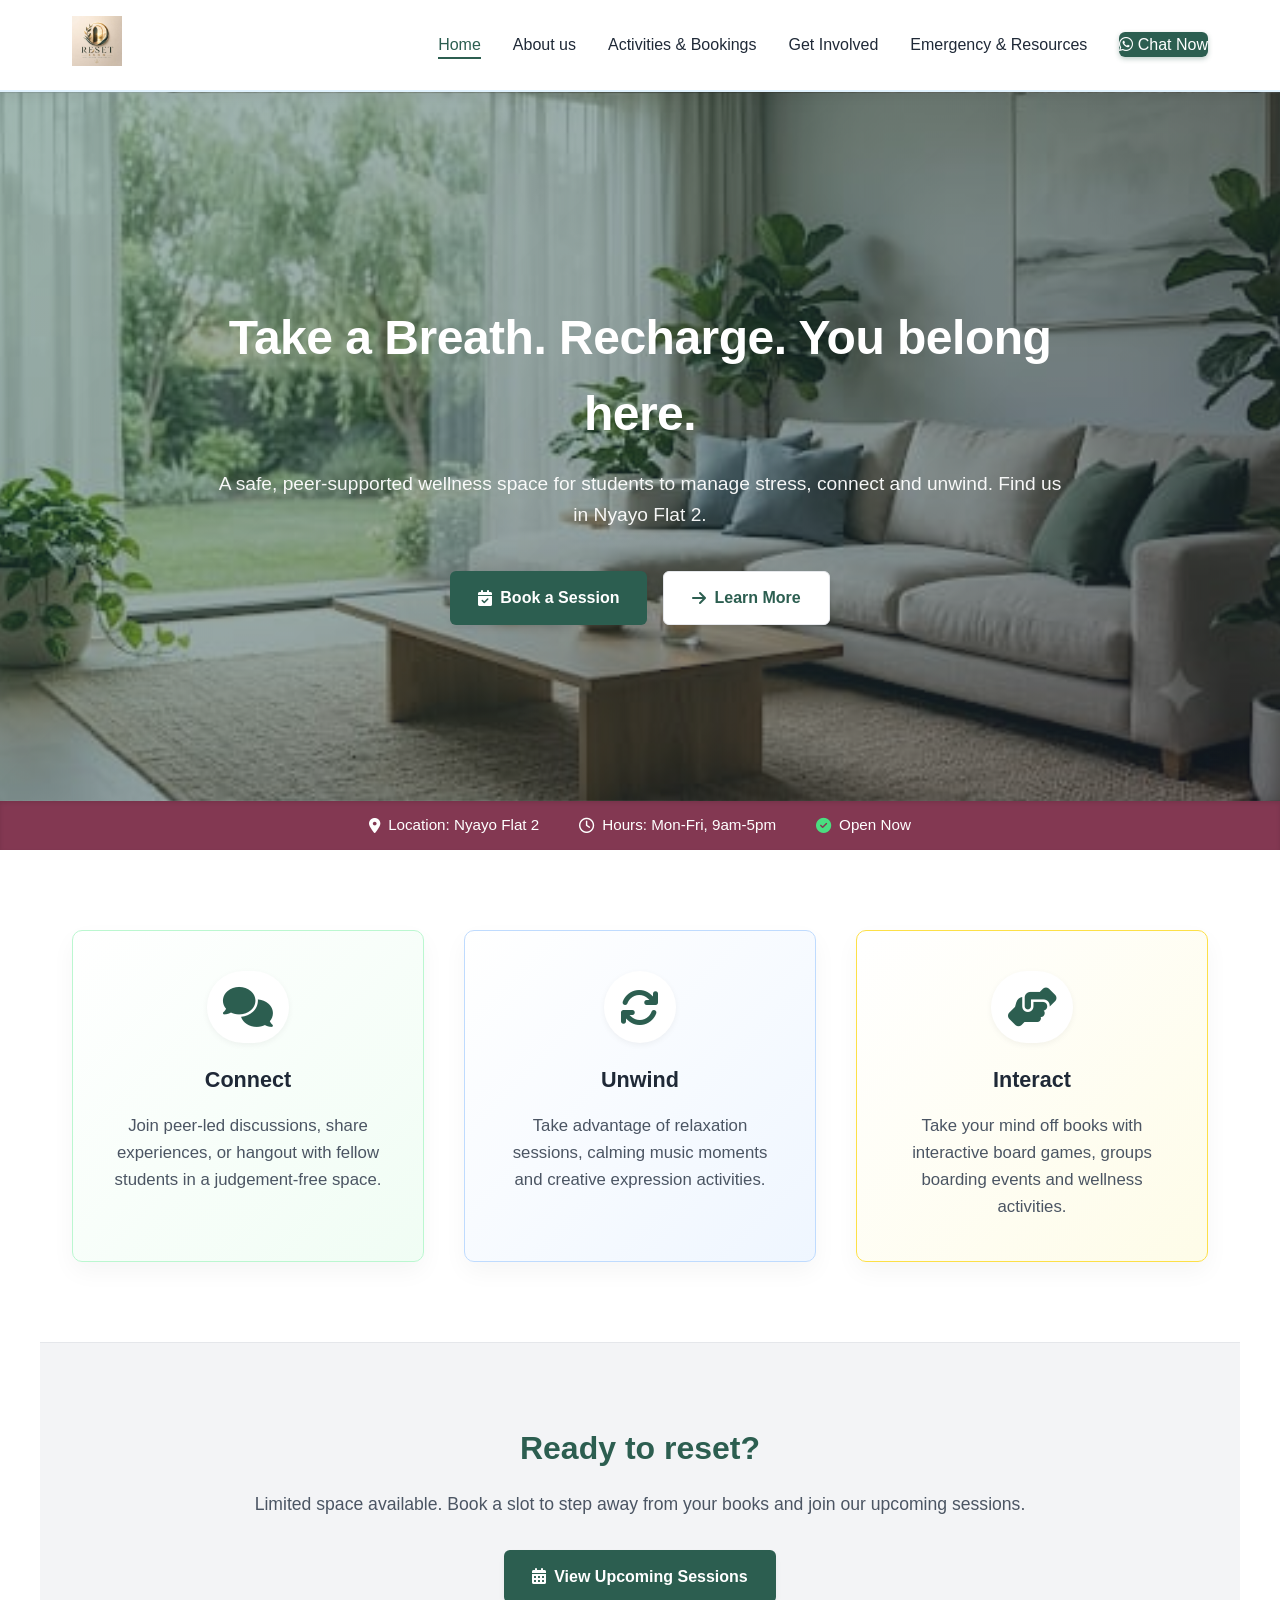
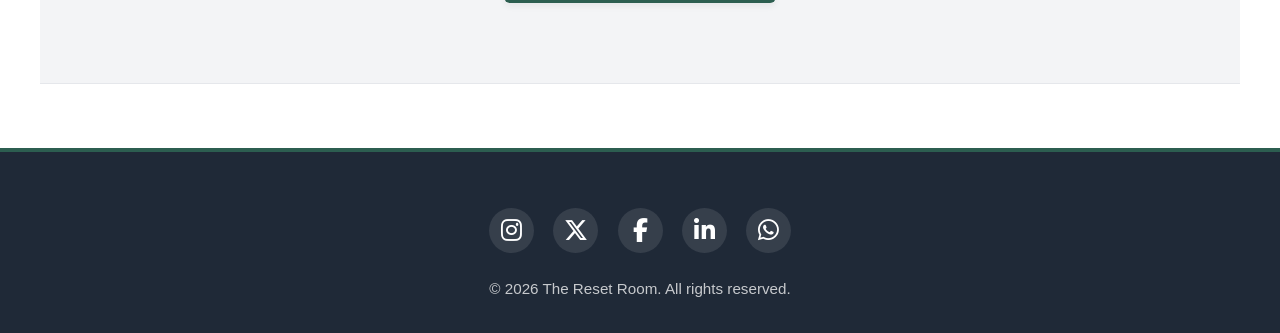
==== index.html @ 462bfda4 "Add files via upload" ====
<!DOCTYPE html>
<html lang="en">
<head>
  <meta charset="UTF-8">
  <meta name="viewport" content="width=device-width, initial-scale=1.0">
  <title>The Reset Room | Mental Wellness & Student Support</title>
  <!-- Main Stylesheet -->
  <link rel="stylesheet" href="style.css">
  <!-- Font Awesome Icons -->
  <link rel="stylesheet" href="https://cdnjs.cloudflare.com/ajax/libs/font-awesome/6.4.0/css/all.min.css">
</head>
<body>

  <!-- Header & Navigation -->
  <header>
    <div class="nav-container">
      <a href="index.html" class="logo">
        <img src="images/logo.png" alt="The Reset Room Logo">
      </a>
      <ul class="nav-links">
        <li><a href="index.html" class="active">Home</a></li>
        <li><a href="about.html">About us</a></li>
        <li><a href="activities.html">Activities & Bookings</a></li>
        <li><a href="involved.html">Get Involved</a></li>
        <li><a href="resources.html">Emergency & Resources</a></li>
        <li><a href="https://wa.me/254719773282" target="_blank" class="btn-nav"><i class="fa-brands fa-whatsapp"></i> Chat Now</a></li>
      </ul>
    </div>
  </header>

  <!-- Hero Section with Stretched Background -->
  <section class="hero">
    <div class="hero-content">
      <h1>Take a Breath. Recharge. You belong here.</h1>
      <p>A safe, peer-supported wellness space for students to manage stress, connect and unwind. Find us in Nyayo Flat 2.</p>
      <div class="hero-buttons">
        <a href="involved.html" class="btn-primary"><i class="fa-solid fa-calendar-check"></i> Book a Session</a>
        <a href="about.html" class="btn-secondary"><i class="fa-solid fa-arrow-right"></i> Learn More</a>
      </div>
    </div>
  </section>

  <!-- Quick Info Bar (Location, Hours, Open Status) -->
  <div class="info-bar">
    <span><i class="fa-solid fa-location-dot"></i> Location: Nyayo Flat 2</span>
    <span><i class="fa-regular fa-clock"></i> Hours: Mon-Fri, 9am-5pm</span>
    <span><i class="fa-solid fa-circle-check" style="color: #4ade80;"></i> Open Now</span>
  </div>

  <!-- Main Features Section (Connect, Unwind, Interact with colored background tints) -->
  <section class="section">
    <div class="grid-3">
      
      <!-- Connect Card -->
      <div class="card">
        <i class="fa-solid fa-comments"></i>
        <h3>Connect</h3>
        <p>Join peer-led discussions, share experiences, or hangout with fellow students in a judgement-free space.</p>
      </div>

      <!-- Unwind Card -->
      <div class="card">
        <i class="fa-solid fa-arrows-rotate"></i>
        <h3>Unwind</h3>
        <p>Take advantage of relaxation sessions, calming music moments and creative expression activities.</p>
      </div>

      <!-- Interact Card -->
      <div class="card">
        <i class="fa-solid fa-handshake-angle"></i>
        <h3>Interact</h3>
        <p>Take your mind off books with interactive board games, groups boarding events and wellness activities.</p>
      </div>

    </div>
  </section>

  <!-- Ready to Reset Banner / Call to Action -->
  <section class="section bg-light" style="text-align: center; border-top: 1px solid var(--border-color); border-bottom: 1px solid var(--border-color);">
    <div style="max-width: 800px; margin: 0 auto;">
      <h2 style="color: var(--primary-color); font-size: 2rem; margin-bottom: 1rem;">Ready to reset?</h2>
      <p style="color: var(--text-light); margin-bottom: 2rem; font-size: 1.1rem;">Limited space available. Book a slot to step away from your books and join our upcoming sessions.</p>
      <a href="activities.html" class="btn-primary"><i class="fa-solid fa-calendar-days"></i> View Upcoming Sessions</a>
    </div>
  </section>

  <!-- Footer with Social Icons -->
  <footer>
    <div class="footer-content">
      <div class="social-icons">
        <a href="https://instagram.com" target="_blank" title="Instagram"><i class="fa-brands fa-instagram"></i></a>
        <a href="https://x.com" target="_blank" title="X (Twitter)"><i class="fa-brands fa-x-twitter"></i></a>
        <a href="https://facebook.com" target="_blank" title="Facebook"><i class="fa-brands fa-facebook-f"></i></a>
        <a href="https://linkedin.com" target="_blank" title="LinkedIn"><i class="fa-brands fa-linkedin-in"></i></a>
        <a href="https://wa.me/254719773282" target="_blank" title="WhatsApp"><i class="fa-brands fa-whatsapp"></i></a>
      </div>
      <p>&copy; 2026 The Reset Room. All rights reserved.</p>
    </div>
  </footer>

</body>
</html>
---- style.css ----
/* ==========================================
   THE RESET ROOM - STYLESHEET
   ========================================== */

/* CSS Reset & Variables */
* {
  margin: 0;
  padding: 0;
  box-sizing: border-box;
}

:root {
  --primary-color: #2c5e50;
  --primary-hover: #234b3f;
  --secondary-color: #e0f2fe;
  --accent-color: #d97706;
  --text-dark: #1f2937;
  --text-light: #4b5563;
  --bg-light: #f3f4f6;
  --white: #ffffff;
  --border-color: #e5e7eb;
  --transition: all 0.3s ease;
}

body {
  font-family: 'Segoe UI', Tahoma, Geneva, Verdana, sans-serif;
  color: var(--text-dark);
  background-color: var(--white);
  line-height: 1.6;
}

a {
  text-decoration: none;
  color: inherit;
}

ul {
  list-style: none;
}

/* Header & Navigation */
header {
  background: var(--white);
  box-shadow: 0 4px 12px rgba(0,0,0,0.06);
  position: sticky;
  top: 0;
  z-index: 1000;
  border-bottom: 2px solid var(--secondary-color);
}

.nav-container {
  max-width: 1200px;
  margin: 0 auto;
  padding: 1rem 2rem;
  display: flex;
  justify-content: space-between;
  align-items: center;
}

.logo img {
  height: 50px;
  width: auto;
}

.nav-links {
  display: flex;
  gap: 2rem;
  align-items: center;
}

.nav-links a {
  font-weight: 500;
  color: var(--text-dark);
  transition: var(--transition);
  padding: 0.25rem 0;
  border-bottom: 2px solid transparent;
}

.nav-links a:hover,
.nav-links a.active {
  color: var(--primary-color);
  border-bottom-color: var(--primary-color);
}

.btn-nav {
  background-color: var(--primary-color);
  color: var(--white) !important;
  padding: 0.5rem 1.25rem;
  border-radius: 6px;
  border-bottom: none !important;
  box-shadow: 0 2px 5px rgba(44, 94, 80, 0.3);
}

.btn-nav:hover {
  background-color: var(--primary-hover);
  transform: translateY(-1px);
}

/* Hero Section (Taller coverage with balanced overlay) */
.hero {
  background: linear-gradient(135deg, rgba(44, 94, 80, 0.45), rgba(31, 41, 55, 0.5)), url('images/hero-bg.jpg');
  background-size: cover;
  background-position: center;
  color: var(--white);
  text-align: center;
  padding: 13rem 1rem 11rem 1rem;
  position: relative;
}

.hero-content {
  max-width: 850px;
  margin: 0 auto;
}

.hero h1 {
  font-size: 3rem;
  margin-bottom: 1rem;
  font-weight: 700;
  letter-spacing: -0.5px;
}

.hero p {
  font-size: 1.2rem;
  margin-bottom: 2.5rem;
  opacity: 0.95;
}

.hero-buttons {
  display: flex;
  gap: 1rem;
  justify-content: center;
}

/* Quick Info Bar below Hero */
.info-bar {
  background-color: #833852;
  color: var(--white);
  padding: 0.75rem 1rem;
  display: flex;
  justify-content: center;
  align-items: center;
  gap: 2.5rem;
  font-size: 0.95rem;
  font-weight: 500;
  flex-wrap: wrap;
  box-shadow: inset 0 2px 4px rgba(0,0,0,0.1);
}

.info-bar span {
  display: inline-flex;
  align-items: center;
  gap: 0.5rem;
}

/* Buttons */
.btn-primary, .btn-secondary {
  padding: 0.85rem 1.75rem;
  border-radius: 6px;
  font-weight: 600;
  display: inline-flex;
  align-items: center;
  gap: 0.5rem;
  transition: var(--transition);
  box-shadow: 0 4px 6px rgba(0,0,0,0.05);
}

.btn-primary {
  background-color: var(--primary-color);
  color: var(--white);
}

.btn-primary:hover {
  background-color: var(--primary-hover);
  transform: translateY(-2px);
  box-shadow: 0 6px 12px rgba(44, 94, 80, 0.2);
}

.btn-secondary {
  background-color: var(--white);
  color: var(--primary-color);
  border: 1px solid var(--border-color);
}

.btn-secondary:hover {
  background-color: var(--bg-light);
  transform: translateY(-2px);
}

/* General Layout Sections */
.section {
  padding: 5rem 2rem;
  max-width: 1200px;
  margin: 0 auto;
}

.bg-light {
  background-color: var(--bg-light);
}

.section-title {
  text-align: center;
  font-size: 2.3rem;
  margin-bottom: 3rem;
  color: var(--primary-color);
  position: relative;
}

.section-title::after {
  content: '';
  display: block;
  width: 60px;
  height: 4px;
  background-color: var(--accent-color);
  margin: 0.75rem auto 0;
  border-radius: 2px;
}

/* Grid Layouts & Cards */
.grid-3 {
  display: grid;
  grid-template-columns: repeat(auto-fit, minmax(320px, 1fr));
  gap: 2.5rem;
}

.card {
  background: var(--white);
  padding: 2.5rem 2rem;
  border-radius: 10px;
  box-shadow: 0 10px 25px rgba(0,0,0,0.04);
  border: 1px solid var(--border-color);
  transition: var(--transition);
  position: relative;
  overflow: hidden;
  text-align: center;
}

.card:hover {
  transform: translateY(-6px);
  box-shadow: 0 15px 30px rgba(0,0,0,0.08);
  border-color: var(--primary-color);
}

/* Individual Card Color Tints for Subsection Cards */
.card:nth-child(1) {
  background: linear-gradient(135deg, #ffffff 0%, #f0fdf4 100%);
  border-color: #bbf7d0;
}

.card:nth-child(2) {
  background: linear-gradient(135deg, #ffffff 0%, #eff6ff 100%);
  border-color: #bfdbfe;
}

.card:nth-child(3) {
  background: linear-gradient(135deg, #ffffff 0%, #fefce8 100%);
  border-color: #fde047;
}

.card i {
  font-size: 2.5rem;
  color: var(--primary-color);
  margin-bottom: 1.25rem;
  background-color: var(--white);
  padding: 1rem;
  border-radius: 50px;
  display: inline-flex;
  box-shadow: 0 2px 6px rgba(0,0,0,0.05);
}

.card h3 {
  margin-bottom: 1rem;
  font-size: 1.35rem;
  color: var(--text-dark);
}

.card p {
  color: var(--text-light);
  font-size: 1.05rem;
}

/* Footer & Social Icons */
footer {
  background-color: var(--text-dark);
  color: var(--white);
  text-align: center;
  padding: 3.5rem 1rem 2rem 1rem;
  border-top: 4px solid var(--primary-color);
  margin-top: 4rem;
}

.footer-content {
  max-width: 1200px;
  margin: 0 auto;
  display: flex;
  flex-direction: column;
  align-items: center;
  gap: 1.5rem;
}

.social-icons {
  display: flex;
  gap: 1.2rem;
  font-size: 1.5rem;
}

.social-icons a {
  color: var(--white);
  background: rgba(255, 255, 255, 0.1);
  width: 45px;
  height: 45px;
  border-radius: 50%;
  display: flex;
  align-items: center;
  justify-content: center;
  transition: var(--transition);
}

.social-icons a:hover {
  background-color: var(--primary-color);
  transform: translateY(-3px);
}

footer p {
  color: rgba(255, 255, 255, 0.75);
  font-size: 0.95rem;
}

/* Responsive */
@media (max-width: 768px) {
  .nav-links {
    display: none;
  }
  .hero h1 {
    font-size: 2.2rem;
  }
  .section {
    padding: 3.5rem 1rem;
  }
  .info-bar {
    flex-direction: column;
    gap: 0.5rem;
  }
}
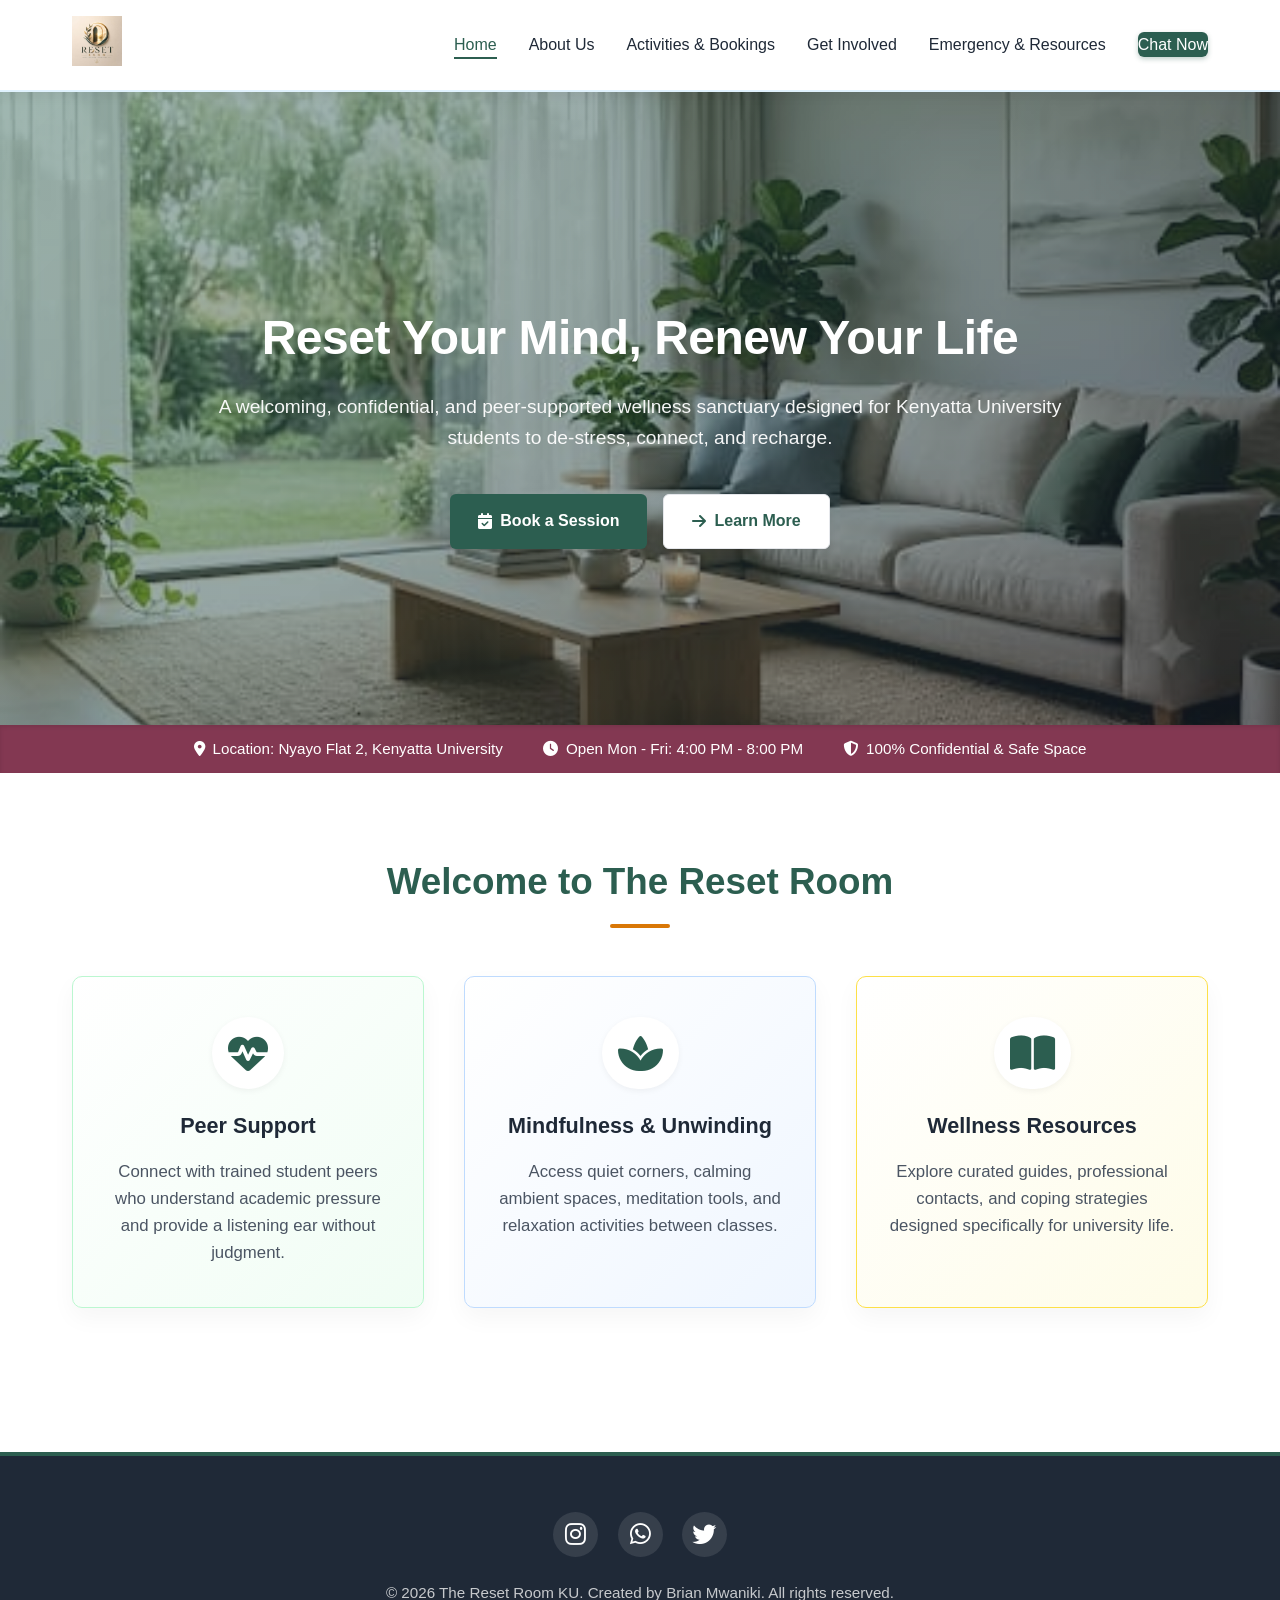
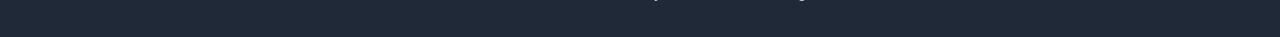
==== commit c95891c7: "Add files via upload" ====
--- a/index.html
+++ b/index.html
@@ -3,11 +3,49 @@
 <head>
   <meta charset="UTF-8">
   <meta name="viewport" content="width=device-width, initial-scale=1.0">
-  <title>The Reset Room | Mental Wellness & Student Support</title>
-  <!-- Main Stylesheet -->
+  <title>The Reset Room KU - Student Wellness Space</title>
+  
+  <!-- Stylesheet Link -->
   <link rel="stylesheet" href="style.css">
-  <!-- Font Awesome Icons -->
+  
+  <!-- FontAwesome for Icons -->
   <link rel="stylesheet" href="https://cdnjs.cloudflare.com/ajax/libs/font-awesome/6.4.0/css/all.min.css">
+
+  <!-- ==========================================
+       SEO & SEARCH ENGINE META TAGS
+       ========================================== -->
+  <meta name="description" content="A safe, peer-supported wellness space for Kenyatta University students to manage stress, connect, and unwind. Located at Nyayo Flat 2.">
+  <meta name="keywords" content="Kenyatta University wellness, student mental health, The Reset Room KU, peer support, stress management KU">
+  <meta name="author" content="Brian Mwaniki">
+  <link rel="author" href="mailto:brianmwaniki2004@gmail.com">
+
+  <!-- Open Graph / Social Media Preview Tags -->
+  <meta property="og:title" content="The Reset Room KU - Student Wellness Space">
+  <meta property="og:description" content="A safe, peer-supported wellness space for Kenyatta University students to manage stress, connect, and unwind.">
+  <meta property="og:type" content="website">
+
+  <!-- ==========================================
+       OWNERSHIP & DEVELOPER METADATA (SCHEMA.ORG)
+       ========================================== -->
+  <script type="application/ld+json">
+  {
+    "@context": "https://schema.org",
+    "@type": "WebSite",
+    "name": "The Reset Room KU",
+    "url": "https://the-reset-room-ku.vercel.app/",
+    "author": {
+      "@type": "Person",
+      "name": "Brian Mwaniki",
+      "email": "brianmwaniki2004@gmail.com"
+    },
+    "publisher": {
+      "@type": "Person",
+      "name": "Brian Mwaniki",
+      "email": "brianmwaniki2004@gmail.com"
+    },
+    "description": "A safe, peer-supported wellness space for Kenyatta University students to manage stress, connect, and unwind."
+  }
+  </script>
 </head>
 <body>
 
@@ -19,82 +57,65 @@
       </a>
       <ul class="nav-links">
         <li><a href="index.html" class="active">Home</a></li>
-        <li><a href="about.html">About us</a></li>
+        <li><a href="about.html">About Us</a></li>
         <li><a href="activities.html">Activities & Bookings</a></li>
         <li><a href="involved.html">Get Involved</a></li>
         <li><a href="resources.html">Emergency & Resources</a></li>
-        <li><a href="https://wa.me/254719773282" target="_blank" class="btn-nav"><i class="fa-brands fa-whatsapp"></i> Chat Now</a></li>
+        <li><a href="resources.html#chat" class="btn-nav">Chat Now</a></li>
       </ul>
     </div>
   </header>
 
-  <!-- Hero Section with Stretched Background -->
+  <!-- Hero Section -->
   <section class="hero">
     <div class="hero-content">
-      <h1>Take a Breath. Recharge. You belong here.</h1>
-      <p>A safe, peer-supported wellness space for students to manage stress, connect and unwind. Find us in Nyayo Flat 2.</p>
+      <h1>Reset Your Mind, Renew Your Life</h1>
+      <p>A welcoming, confidential, and peer-supported wellness sanctuary designed for Kenyatta University students to de-stress, connect, and recharge.</p>
       <div class="hero-buttons">
-        <a href="involved.html" class="btn-primary"><i class="fa-solid fa-calendar-check"></i> Book a Session</a>
+        <a href="activities.html" class="btn-primary"><i class="fa-solid fa-calendar-check"></i> Book a Session</a>
         <a href="about.html" class="btn-secondary"><i class="fa-solid fa-arrow-right"></i> Learn More</a>
       </div>
     </div>
   </section>
 
-  <!-- Quick Info Bar (Location, Hours, Open Status) -->
+  <!-- Quick Info Bar -->
   <div class="info-bar">
-    <span><i class="fa-solid fa-location-dot"></i> Location: Nyayo Flat 2</span>
-    <span><i class="fa-regular fa-clock"></i> Hours: Mon-Fri, 9am-5pm</span>
-    <span><i class="fa-solid fa-circle-check" style="color: #4ade80;"></i> Open Now</span>
+    <span><i class="fa-solid fa-location-dot"></i> Location: Nyayo Flat 2, Kenyatta University</span>
+    <span><i class="fa-solid fa-clock"></i> Open Mon - Fri: 4:00 PM - 8:00 PM</span>
+    <span><i class="fa-solid fa-shield-halved"></i> 100% Confidential & Safe Space</span>
   </div>
 
-  <!-- Main Features Section (Connect, Unwind, Interact with colored background tints) -->
+  <!-- Main Features Section -->
   <section class="section">
+    <h2 class="section-title">Welcome to The Reset Room</h2>
     <div class="grid-3">
-      
-      <!-- Connect Card -->
       <div class="card">
-        <i class="fa-solid fa-comments"></i>
-        <h3>Connect</h3>
-        <p>Join peer-led discussions, share experiences, or hangout with fellow students in a judgement-free space.</p>
+        <i class="fa-solid fa-heart-pulse"></i>
+        <h3>Peer Support</h3>
+        <p>Connect with trained student peers who understand academic pressure and provide a listening ear without judgment.</p>
       </div>
-
-      <!-- Unwind Card -->
       <div class="card">
-        <i class="fa-solid fa-arrows-rotate"></i>
-        <h3>Unwind</h3>
-        <p>Take advantage of relaxation sessions, calming music moments and creative expression activities.</p>
+        <i class="fa-solid fa-spa"></i>
+        <h3>Mindfulness & Unwinding</h3>
+        <p>Access quiet corners, calming ambient spaces, meditation tools, and relaxation activities between classes.</p>
       </div>
-
-      <!-- Interact Card -->
       <div class="card">
-        <i class="fa-solid fa-handshake-angle"></i>
-        <h3>Interact</h3>
-        <p>Take your mind off books with interactive board games, groups boarding events and wellness activities.</p>
+        <i class="fa-solid fa-book-open"></i>
+        <h3>Wellness Resources</h3>
+        <p>Explore curated guides, professional contacts, and coping strategies designed specifically for university life.</p>
       </div>
-
     </div>
   </section>
 
-  <!-- Ready to Reset Banner / Call to Action -->
-  <section class="section bg-light" style="text-align: center; border-top: 1px solid var(--border-color); border-bottom: 1px solid var(--border-color);">
-    <div style="max-width: 800px; margin: 0 auto;">
-      <h2 style="color: var(--primary-color); font-size: 2rem; margin-bottom: 1rem;">Ready to reset?</h2>
-      <p style="color: var(--text-light); margin-bottom: 2rem; font-size: 1.1rem;">Limited space available. Book a slot to step away from your books and join our upcoming sessions.</p>
-      <a href="activities.html" class="btn-primary"><i class="fa-solid fa-calendar-days"></i> View Upcoming Sessions</a>
-    </div>
-  </section>
-
-  <!-- Footer with Social Icons -->
+  <!-- Footer -->
   <footer>
     <div class="footer-content">
       <div class="social-icons">
-        <a href="https://instagram.com" target="_blank" title="Instagram"><i class="fa-brands fa-instagram"></i></a>
-        <a href="https://x.com" target="_blank" title="X (Twitter)"><i class="fa-brands fa-x-twitter"></i></a>
-        <a href="https://facebook.com" target="_blank" title="Facebook"><i class="fa-brands fa-facebook-f"></i></a>
-        <a href="https://linkedin.com" target="_blank" title="LinkedIn"><i class="fa-brands fa-linkedin-in"></i></a>
-        <a href="https://wa.me/254719773282" target="_blank" title="WhatsApp"><i class="fa-brands fa-whatsapp"></i></a>
+        <a href="#" aria-label="Instagram"><i class="fa-brands fa-instagram"></i></a>
+        <a href="#" aria-label="WhatsApp"><i class="fa-brands fa-whatsapp"></i></a>
+        <a href="#" aria-label="Twitter"><i class="fa-brands fa-twitter"></i></a>
       </div>
-      <p>&copy; 2026 The Reset Room. All rights reserved.</p>
+      <p>&copy; 2026 The Reset Room KU. Created by Brian Mwaniki. All rights reserved.</p>
     </div>
   </footer>
 
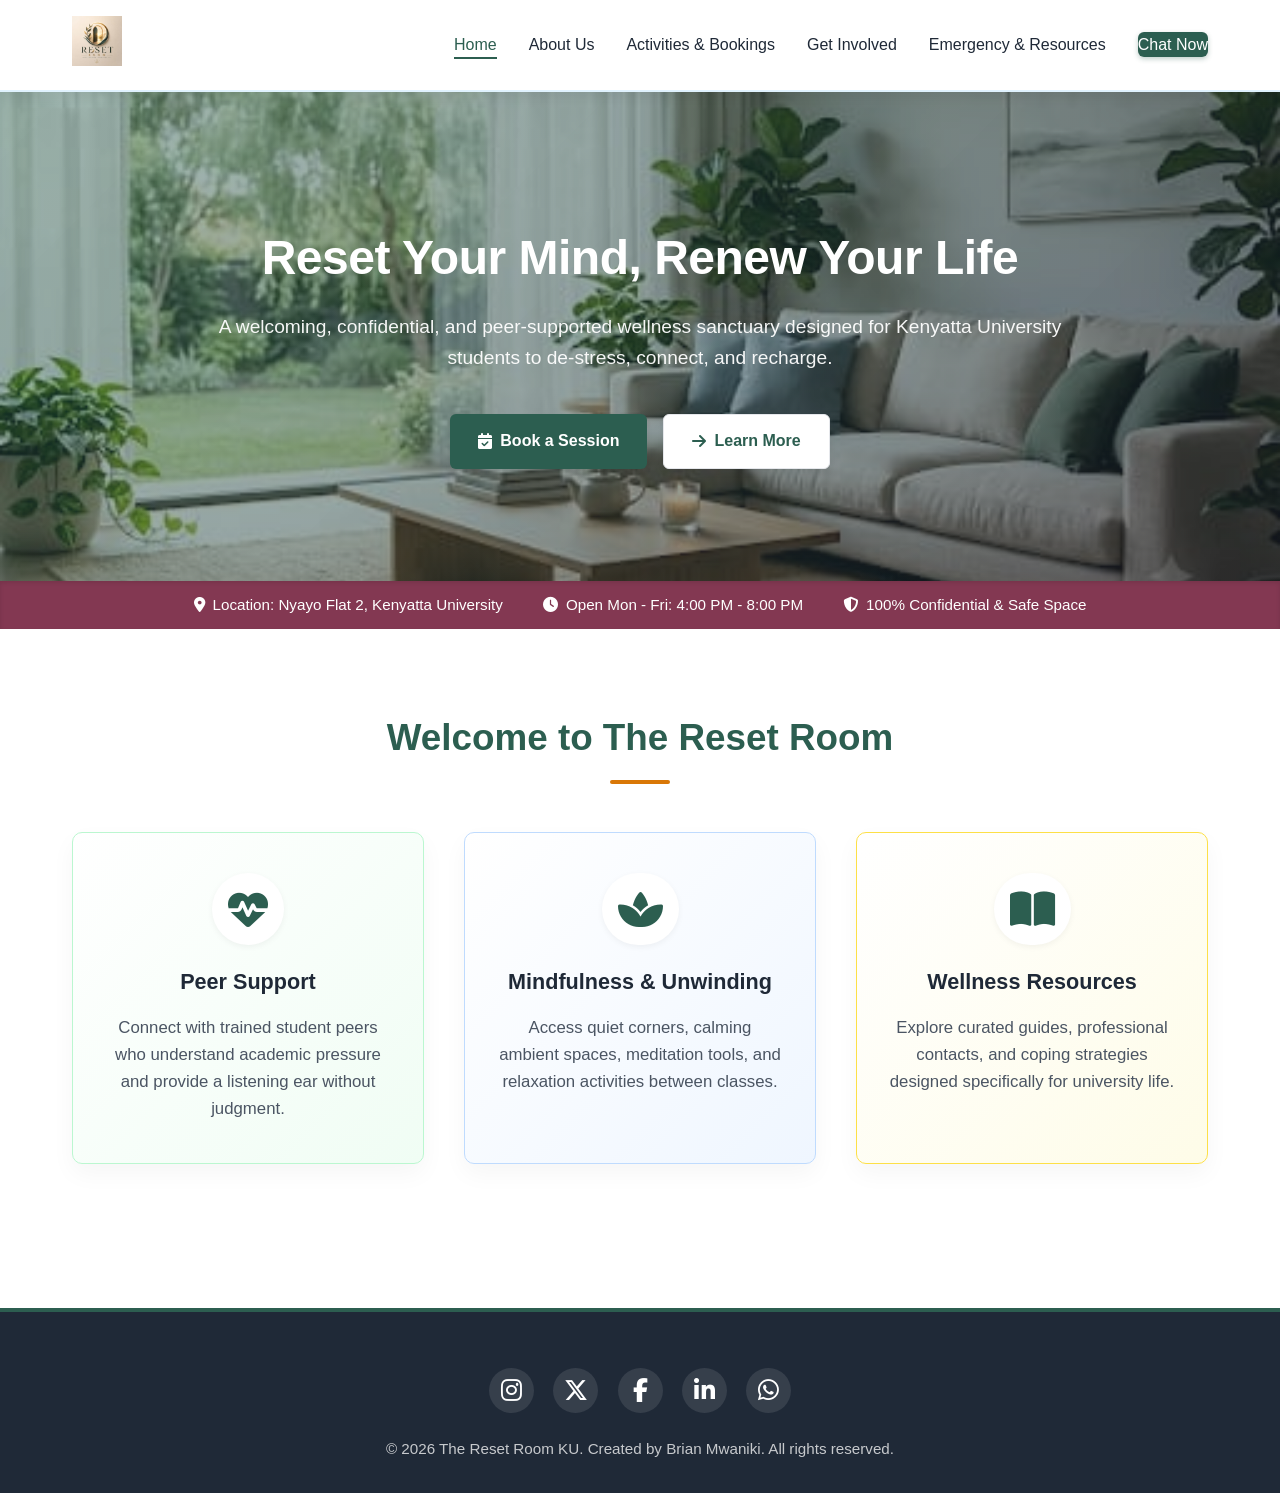
==== commit e5bb87d0: "Add files via upload" ====
--- a/index.html
+++ b/index.html
@@ -111,9 +111,11 @@
   <footer>
     <div class="footer-content">
       <div class="social-icons">
-        <a href="#" aria-label="Instagram"><i class="fa-brands fa-instagram"></i></a>
-        <a href="#" aria-label="WhatsApp"><i class="fa-brands fa-whatsapp"></i></a>
-        <a href="#" aria-label="Twitter"><i class="fa-brands fa-twitter"></i></a>
+        <a href="https://instagram.com" target="_blank" title="Instagram"><i class="fa-brands fa-instagram"></i></a>
+        <a href="https://x.com" target="_blank" title="X (Twitter)"><i class="fa-brands fa-x-twitter"></i></a>
+        <a href="https://facebook.com" target="_blank" title="Facebook"><i class="fa-brands fa-facebook-f"></i></a>
+        <a href="https://linkedin.com" target="_blank" title="LinkedIn"><i class="fa-brands fa-linkedin-in"></i></a>
+        <a href="https://wa.me/254796058837" target="_blank" title="WhatsApp"><i class="fa-brands fa-whatsapp"></i></a>
       </div>
       <p>&copy; 2026 The Reset Room KU. Created by Brian Mwaniki. All rights reserved.</p>
     </div>
--- a/style.css
+++ b/style.css
@@ -96,14 +96,14 @@
   transform: translateY(-1px);
 }
 
-/* Hero Section (Taller coverage with balanced overlay) */
+/* Hero Section */
 .hero {
   background: linear-gradient(135deg, rgba(44, 94, 80, 0.45), rgba(31, 41, 55, 0.5)), url('images/hero-bg.jpg');
   background-size: cover;
   background-position: center;
   color: var(--white);
   text-align: center;
-  padding: 13rem 1rem 11rem 1rem;
+  padding: 8rem 1rem 7rem 1rem;
   position: relative;
 }
 
@@ -129,6 +129,7 @@
   display: flex;
   gap: 1rem;
   justify-content: center;
+  flex-wrap: wrap;
 }
 
 /* Quick Info Bar below Hero */
@@ -325,10 +326,20 @@
   font-size: 0.95rem;
 }
 
-/* Responsive */
+/* Responsive (Ensures nav links stay visible and wrap cleanly on mobile) */
 @media (max-width: 768px) {
+  .nav-container {
+    flex-direction: column;
+    gap: 1rem;
+  }
   .nav-links {
-    display: none;
+    display: flex;
+    flex-wrap: wrap;
+    justify-content: center;
+    gap: 1rem;
+  }
+  .hero {
+    padding: 6rem 1rem;
   }
   .hero h1 {
     font-size: 2.2rem;
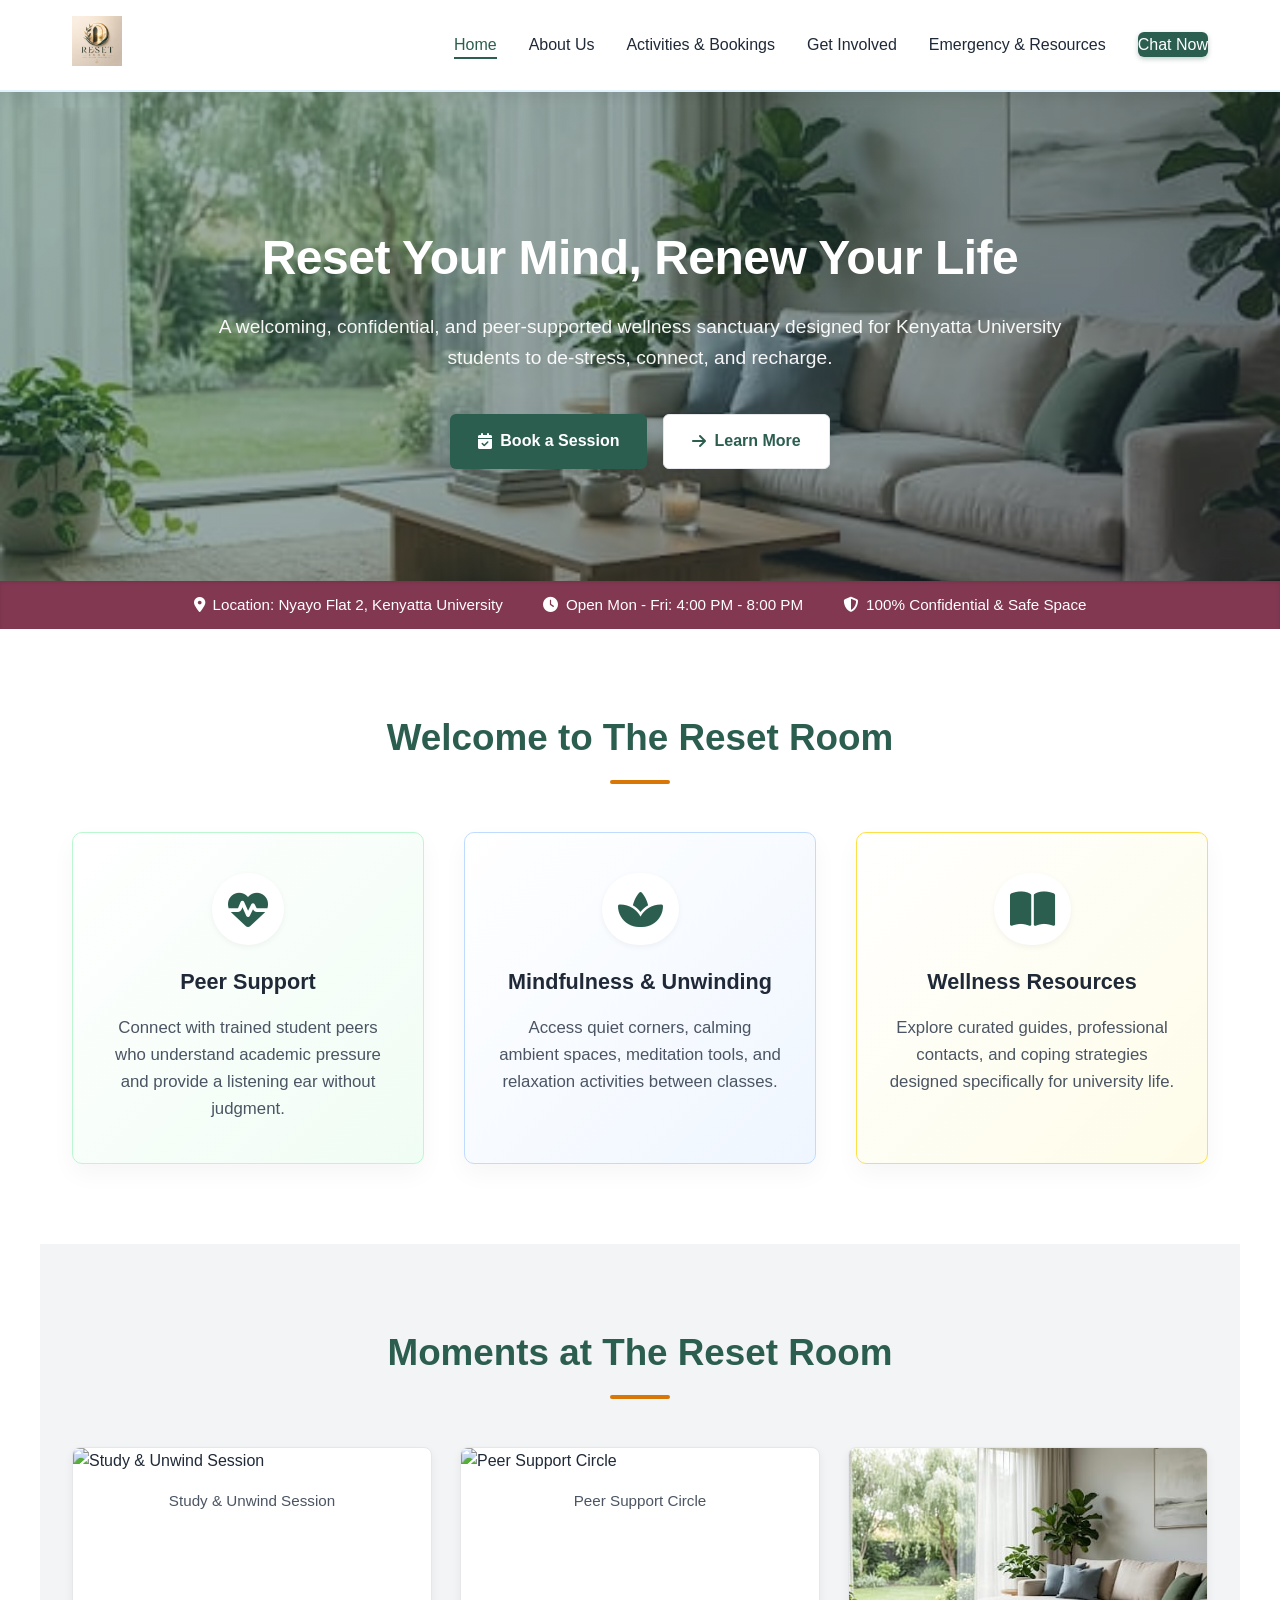
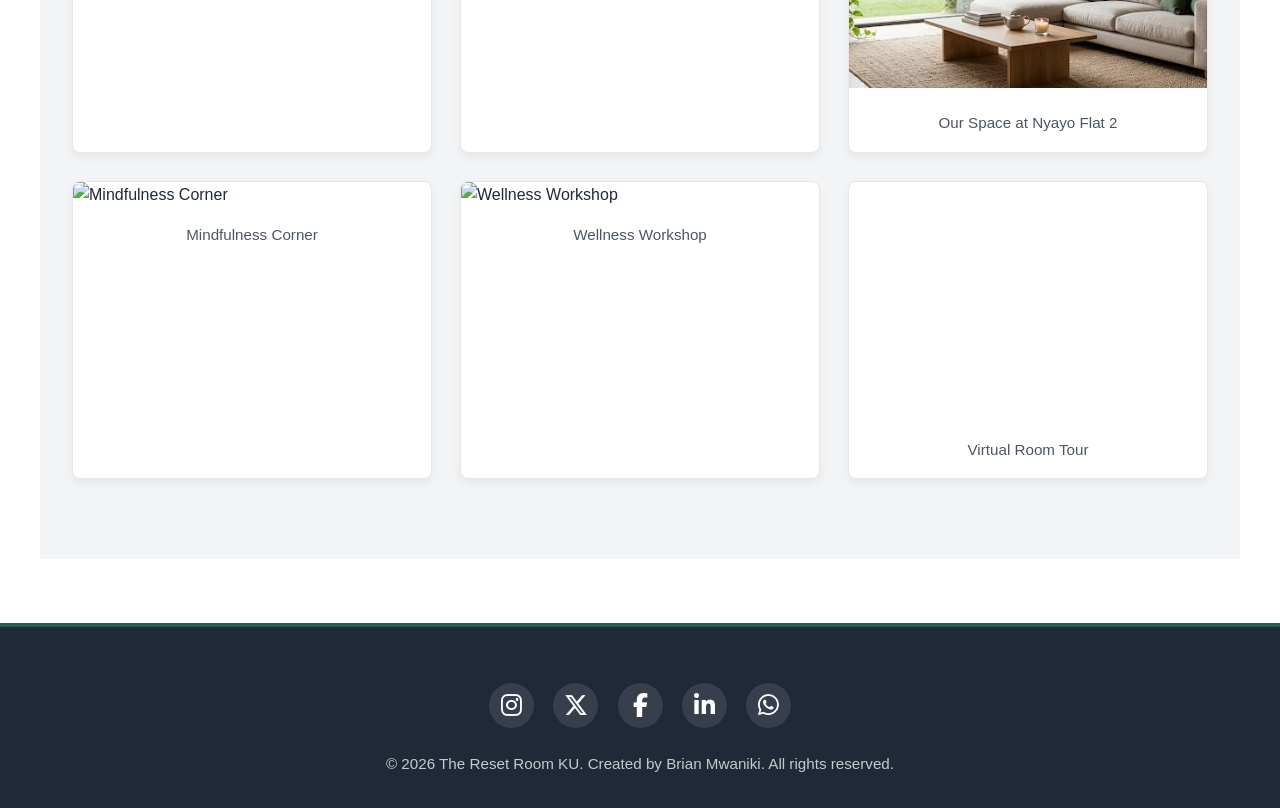
==== commit b29100de: "Add files via upload" ====
--- a/index.html
+++ b/index.html
@@ -106,6 +106,46 @@
       </div>
     </div>
   </section>
+  
+  <!-- 6-Item Dynamic Gallery Section -->
+  <section class="section bg-light">
+    <h2 class="section-title">Moments at The Reset Room</h2>
+    <div style="display: grid; grid-template-columns: repeat(auto-fit, minmax(280px, 1fr)); gap: 1.75rem;">
+      
+      <div style="background: #fff; border-radius: 8px; overflow: hidden; box-shadow: 0 4px 10px rgba(0,0,0,0.06); border: 1px solid #e5e7eb;">
+        <img src="images/unwind.jpg" alt="Study & Unwind Session" style="width: 100%; height: 240px; object-fit: cover;">
+        <div style="padding: 1rem; text-align: center; font-size: 0.95rem; color: #4b5563; font-weight: 500;">Study & Unwind Session</div>
+      </div>
+
+      <div style="background: #fff; border-radius: 8px; overflow: hidden; box-shadow: 0 4px 10px rgba(0,0,0,0.06); border: 1px solid #e5e7eb;">
+        <img src="images/peer-circle.jpg" alt="Peer Support Circle" style="width: 100%; height: 240px; object-fit: cover;">
+        <div style="padding: 1rem; text-align: center; font-size: 0.95rem; color: #4b5563; font-weight: 500;">Peer Support Circle</div>
+      </div>
+
+      <div style="background: #fff; border-radius: 8px; overflow: hidden; box-shadow: 0 4px 10px rgba(0,0,0,0.06); border: 1px solid #e5e7eb;">
+        <img src="images/hero-bg.jpg" alt="Our Space at Nyayo Flat 2" style="width: 100%; height: 240px; object-fit: cover;">
+        <div style="padding: 1rem; text-align: center; font-size: 0.95rem; color: #4b5563; font-weight: 500;">Our Space at Nyayo Flat 2</div>
+      </div>
+
+      <div style="background: #fff; border-radius: 8px; overflow: hidden; box-shadow: 0 4px 10px rgba(0,0,0,0.06); border: 1px solid #e5e7eb;">
+        <img src="images/mindful.jpg" alt="Mindfulness Corner" style="width: 100%; height: 240px; object-fit: cover;">
+        <div style="padding: 1rem; text-align: center; font-size: 0.95rem; color: #4b5563; font-weight: 500;">Mindfulness Corner</div>
+      </div>
+
+      <div style="background: #fff; border-radius: 8px; overflow: hidden; box-shadow: 0 4px 10px rgba(0,0,0,0.06); border: 1px solid #e5e7eb;">
+        <img src="images/wellness-workshop.jpg" alt="Wellness Workshop" style="width: 100%; height: 240px; object-fit: cover;">
+        <div style="padding: 1rem; text-align: center; font-size: 0.95rem; color: #4b5563; font-weight: 500;">Wellness Workshop</div>
+      </div>
+
+      <div style="background: #fff; border-radius: 8px; overflow: hidden; box-shadow: 0 4px 10px rgba(0,0,0,0.06); border: 1px solid #e5e7eb;">
+        <div style="position: relative; width: 100%; height: 240px;">
+          <iframe src="https://www.youtube.com/embed/YOUR_VIDEO_ID" title="Virtual Tour" style="width: 100%; height: 100%; border: none;" allowfullscreen></iframe>
+        </div>
+        <div style="padding: 1rem; text-align: center; font-size: 0.95rem; color: #4b5563; font-weight: 500;">Virtual Room Tour</div>
+      </div>
+
+    </div>
+  </section>
 
   <!-- Footer -->
   <footer>
